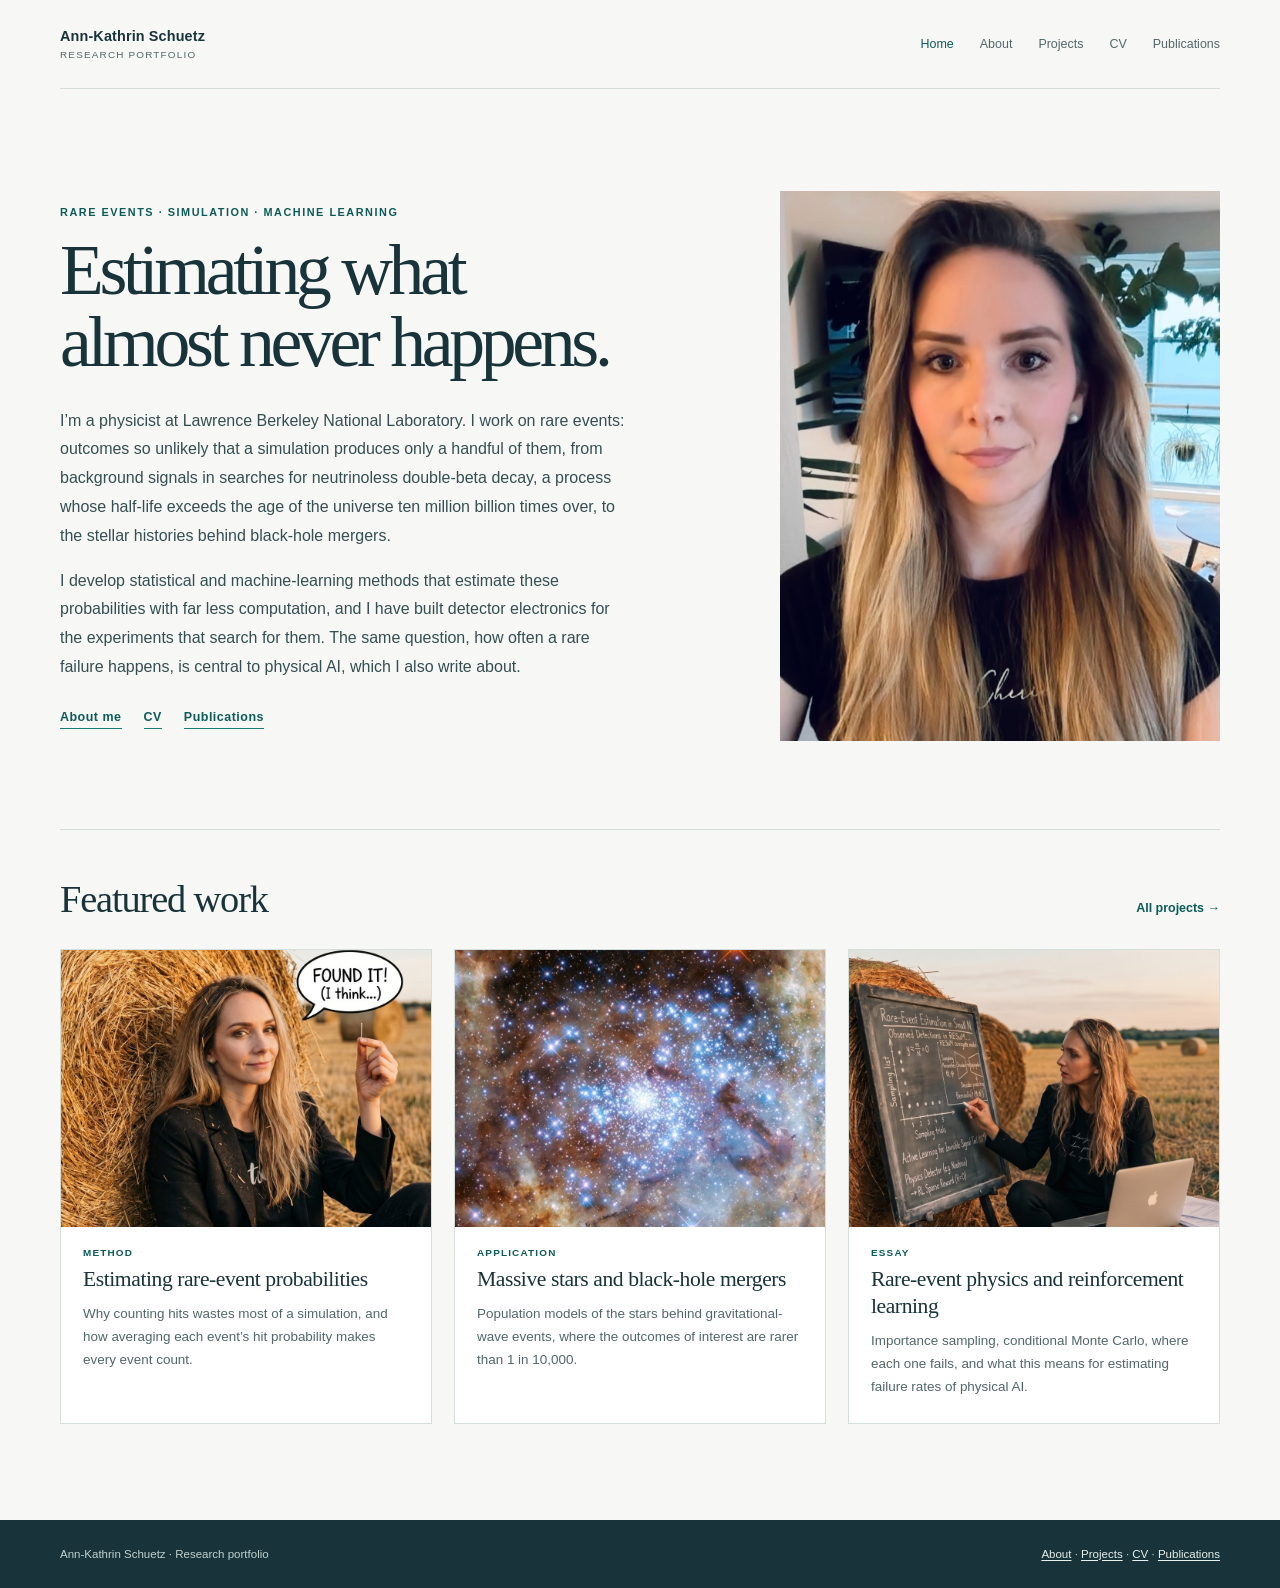
==== index.html @ bef0d14b "Mention neutrinoless double-beta decay half-life on home page Co-Authored-By: Claude Opus 5.5 <norep" ====
<!doctype html>
<html lang="en">
<head>
  <meta charset="utf-8">
  <meta name="viewport" content="width=device-width, initial-scale=1">
  <meta name="description" content="Ann-Kathrin Schuetz, physicist at Lawrence Berkeley National Laboratory, working on rare-event probabilities in physics simulations: statistical and machine-learning methods, detector hardware, and the link to physical AI.">
  <title>Ann-Kathrin Schuetz | Research portfolio</title>
  <link rel="stylesheet" href="style.css?v=20261026">
  <link rel="stylesheet" href="home.css?v=20261028b">
</head>
<body>
  <a class="skip-link" href="#main">Skip to content</a>
  <header class="site-header">
    <a class="brand" href="./">Ann-Kathrin Schuetz<span>Research portfolio</span></a>
    <nav class="site-nav" aria-label="Main navigation">
      <a href="./" aria-current="page">Home</a>
      <a href="about/">About</a>
      <a href="projects/">Projects</a>
      <a href="cv/">CV</a>
      <a href="publications/">Publications</a>
    </nav>
  </header>

  <main id="main" class="wrap">
    <section class="home-hero" aria-labelledby="hero-title">
      <div class="home-hero-copy">
        <p class="eyebrow">Rare events · Simulation · Machine learning</p>
        <h1 id="hero-title">Estimating what almost never happens.</h1>
        <p class="home-lede">I’m a physicist at Lawrence Berkeley National Laboratory. I work on rare events: outcomes so unlikely that a simulation produces only a handful of them, from background signals in searches for neutrinoless double-beta decay, a process whose half-life exceeds the age of the universe ten million billion times over, to the stellar histories behind black-hole mergers.</p>
        <p class="home-lede">I develop statistical and machine-learning methods that estimate these probabilities with far less computation, and I have built detector electronics for the experiments that search for them. The same question, how often a rare failure happens, is central to physical AI, which I also write about.</p>
        <p class="home-links"><a href="about/">About me</a><a href="cv/">CV</a><a href="publications/">Publications</a></p>
      </div>
      <figure class="home-hero-photo home-hero-portrait">
        <img src="about/assets/ann-kathrin-schuetz.jpg" width="678" height="960" fetchpriority="high" alt="Portrait of Ann-Kathrin Schuetz">
      </figure>
    </section>

    <section class="home-featured" aria-labelledby="featured-title">
      <div class="home-section-head">
        <h2 id="featured-title">Featured work</h2>
        <a class="text-link" href="projects/">All projects →</a>
      </div>
      <div class="featured-grid">
        <a class="featured-card" href="projects/rare-events/">
          <span class="featured-media"><img src="projects/assets/thumb-rare-events.jpg" width="960" height="960" loading="lazy" alt=""></span>
          <span class="featured-kind">Method</span>
          <h3>Estimating rare-event probabilities</h3>
          <p>Why counting hits wastes most of a simulation, and how averaging each event’s hit probability makes every event count.</p>
        </a>
        <a class="featured-card" href="projects/black-hole-binaries/">
          <span class="featured-media"><img src="projects/assets/thumb-black-hole-binaries.jpg" width="480" height="480" loading="lazy" alt=""></span>
          <span class="featured-kind">Application</span>
          <h3>Massive stars and black-hole mergers</h3>
          <p>Population models of the stars behind gravitational-wave events, where the outcomes of interest are rarer than 1 in 10,000.</p>
        </a>
        <a class="featured-card" href="projects/rare-events-rl/">
          <span class="featured-media"><img src="projects/assets/thumb-rare-events-rl.jpg" width="960" height="960" loading="lazy" alt=""></span>
          <span class="featured-kind">Essay</span>
          <h3>Rare-event physics and reinforcement learning</h3>
          <p>Importance sampling, conditional Monte Carlo, where each one fails, and what this means for estimating failure rates of physical AI.</p>
        </a>
      </div>
    </section>
  </main>

  <footer class="site-footer">
    <div class="footer-inner"><p>Ann-Kathrin Schuetz · Research portfolio</p><p><a href="about/">About</a> · <a href="projects/">Projects</a> · <a href="cv/">CV</a> · <a href="publications/">Publications</a></p></div>
  </footer>
</body>
</html>
---- style.css ----
:root {
  color-scheme: light;
  --paper: #f7f8f5;
  --ink: #183339;
  --muted: #52666a;
  --line: #d4dfdc;
  --accent: #167c76;
  --accent-dark: #0c5b58;
  --soft: #e8f1ee;
  --warm: #f2eee5;
  --sans: -apple-system, BlinkMacSystemFont, "Segoe UI", sans-serif;
  --serif: Georgia, "Times New Roman", serif;
}
* { box-sizing: border-box; }
html { scroll-behavior: smooth; }
body { margin: 0; background: var(--paper); color: var(--ink); font-family: var(--sans); -webkit-font-smoothing: antialiased; }
a { color: inherit; text-underline-offset: .2em; }
a:hover { color: var(--accent-dark); }
:focus-visible { outline: 2px solid var(--accent); outline-offset: 4px; }
.skip-link { position: fixed; left: 16px; top: -60px; z-index: 5; padding: 12px 16px; background: white; }
.skip-link:focus { top: 16px; }
.site-header { display: flex; align-items: center; justify-content: space-between; gap: 32px; width: min(1160px, calc(100% - 64px)); margin: 0 auto; padding: 28px 0; border-bottom: 1px solid var(--line); }
.brand { display: inline-block; color: var(--ink); text-decoration: none; font-size: .9rem; font-weight: 650; letter-spacing: .01em; }
.brand span { display: block; margin-top: 5px; color: var(--muted); font-size: .62rem; font-weight: 450; letter-spacing: .12em; text-transform: uppercase; }
.site-nav { display: flex; flex-wrap: wrap; gap: 26px; font-size: .78rem; }
.site-nav a { color: var(--muted); text-decoration: none; }
.site-nav a[aria-current="page"], .site-nav a:hover { color: var(--accent-dark); }
.wrap { width: min(1160px, calc(100% - 64px)); margin-inline: auto; }
.hero { display: grid; grid-template-columns: minmax(0, 1.45fr) minmax(240px, .55fr); gap: 54px; align-items: center; padding: clamp(72px, 11vw, 142px) 0 102px; }
.eyebrow { color: var(--accent-dark); font-size: .68rem; font-weight: 650; letter-spacing: .14em; line-height: 1.6; text-transform: uppercase; }
h1, h2, h3, p { margin-top: 0; }
h1 { max-width: 820px; margin-bottom: 26px; font: 400 clamp(3.5rem, 7.8vw, 7rem)/.98 var(--serif); letter-spacing: -.06em; }
.hero-copy > p:last-child { max-width: 690px; margin: 0; color: var(--muted); font-size: clamp(1.05rem, 1.5vw, 1.24rem); line-height: 1.8; }
.hero-aside { padding: 24px 26px; border-left: 3px solid var(--accent); background: var(--soft); }
.hero-aside .eyebrow { margin-bottom: 14px; }
.hero-aside ul { display: grid; gap: 12px; margin: 0; padding: 0; list-style: none; }
.hero-aside li { font: 400 1.08rem/1.35 var(--serif); }
.section { padding: 52px 0 86px; border-top: 1px solid var(--line); }
.section-heading { display: flex; align-items: end; justify-content: space-between; gap: 26px; margin-bottom: 30px; }
.section-heading h2, .page-title { margin: 8px 0 0; font: 400 clamp(2.2rem, 4vw, 3.6rem)/1.1 var(--serif); letter-spacing: -.04em; }
.text-link { color: var(--accent-dark); font-size: .78rem; font-weight: 600; text-decoration: none; }
.project-grid { display: grid; grid-template-columns: repeat(2, minmax(0, 1fr)); gap: 22px; }
.project-card { display: flex; min-height: 300px; flex-direction: column; align-items: flex-start; padding: 28px 30px; border: 1px solid var(--line); background: #fff; text-decoration: none; transition: border-color .18s ease, transform .18s ease; }
.project-card:hover { border-color: var(--accent); transform: translateY(-3px); }
.project-card .eyebrow { margin-bottom: 22px; }
.project-card h3 { margin: 0 0 12px; font: 400 clamp(1.7rem, 3vw, 2.3rem)/1.15 var(--serif); letter-spacing: -.03em; }
.project-card p { max-width: 560px; margin: 0 0 26px; color: var(--muted); font-size: .9rem; line-height: 1.75; }
.project-card .card-link { margin-top: auto; color: var(--accent-dark); font-size: .75rem; font-weight: 650; letter-spacing: .04em; text-transform: uppercase; }
.page-main { min-height: 65vh; padding: clamp(70px, 10vw, 120px) 0 100px; }
.page-intro { max-width: 780px; margin: 20px 0 52px; color: var(--muted); font: 400 clamp(1.15rem, 2vw, 1.45rem)/1.75 var(--sans); }
.about-grid { display: grid; grid-template-columns: minmax(0, 1fr) minmax(240px, .65fr); gap: 80px; align-items: start; }
.about-copy { max-width: 720px; }
.about-copy p { color: #354e52; font-size: 1rem; line-height: 1.9; }
.about-copy p + p { margin-top: 1.2em; }
.about-aside { padding: 24px; background: var(--warm); }
.about-aside h2 { margin-bottom: 16px; font: 400 1.45rem/1.2 var(--serif); }
.about-aside ul { display: grid; gap: 13px; margin: 0; padding-left: 18px; color: var(--muted); font-size: .82rem; line-height: 1.6; }
.project-list { display: grid; gap: 18px; }
.project-list .project-card { min-height: 0; }
.site-footer { background: var(--ink); color: #eef4f1; }
.footer-inner { display: flex; justify-content: space-between; gap: 30px; width: min(1160px, calc(100% - 64px)); margin: 0 auto; padding: 28px 0; font-size: .72rem; }
.footer-inner p { margin: 0; color: #c1d1ce; }
.footer-inner a { color: #e5f0ec; }
@media (max-width: 760px) {
  .site-header, .wrap, .footer-inner { width: min(100% - 40px, 620px); }
  .site-header { align-items: flex-start; flex-direction: column; gap: 18px; padding: 22px 0; }
  .site-nav { gap: 22px; }
  .hero { grid-template-columns: 1fr; gap: 32px; padding: 68px 0 64px; }
  h1 { font-size: clamp(3.4rem, 15vw, 5.5rem); }
  .hero-aside { max-width: 520px; }
  .section { padding: 40px 0 62px; }
  .section-heading { align-items: flex-start; flex-direction: column; gap: 15px; }
  .project-grid, .about-grid { grid-template-columns: 1fr; gap: 18px; }
  .project-card { min-height: 250px; padding: 24px; }
  .about-grid { gap: 30px; }
  .page-main { padding: 62px 0 70px; }
  .footer-inner { flex-direction: column; gap: 10px; }
}
@media (prefers-reduced-motion: reduce) {
  html { scroll-behavior: auto; }
  .project-card { transition: none; }
}
---- home.css ----
/* Home page: rare-events positioning, photo, featured work. */
.home-hero { display: grid; grid-template-columns: minmax(0, 1.05fr) minmax(0, .95fr); gap: clamp(36px, 5vw, 72px); align-items: center; padding: clamp(56px, 8vw, 104px) 0 clamp(56px, 7vw, 88px); }
.home-hero h1 { max-width: 620px; margin: 14px 0 28px; font-size: clamp(3rem, 5.6vw, 5.2rem); line-height: 1; }
.home-lede { max-width: 600px; margin: 0 0 16px; color: #354e52; font-size: clamp(.98rem, 1.25vw, 1.08rem); line-height: 1.8; }
.home-links { display: flex; flex-wrap: wrap; gap: 22px; margin: 28px 0 0; }
.home-links a { color: var(--accent-dark); font-size: .78rem; font-weight: 650; letter-spacing: .04em; text-decoration: none; border-bottom: 1px solid var(--accent); padding-bottom: 4px; }
.home-links a:hover { color: var(--ink); border-color: var(--ink); }
.home-hero-photo { margin: 0; aspect-ratio: 4 / 5; overflow: hidden; background: #15130f; }
.home-hero-photo img { display: block; width: 100%; height: 100%; object-fit: cover; object-position: 100% 50%; }

.home-featured { padding: 48px 0 96px; border-top: 1px solid var(--line); }
.home-section-head { display: flex; align-items: baseline; justify-content: space-between; gap: 24px; margin-bottom: 28px; }
.home-section-head h2 { margin: 0; font: 400 clamp(1.9rem, 3vw, 2.6rem)/1.1 var(--serif); letter-spacing: -.03em; }
.featured-grid { display: grid; grid-template-columns: repeat(3, minmax(0, 1fr)); gap: 22px; }
.featured-card { display: flex; flex-direction: column; border: 1px solid var(--line); background: #fff; text-decoration: none; transition: border-color .18s ease, transform .18s ease; }
.featured-card:hover { border-color: var(--accent); transform: translateY(-3px); color: inherit; }
.featured-media { display: block; aspect-ratio: 4 / 3; overflow: hidden; background: #fff; }
.featured-media img { display: block; width: 100%; height: 100%; object-fit: cover; }
.featured-media-figure img { object-fit: contain; padding: 10px 14px; }
.featured-kind { margin: 20px 22px 8px; color: var(--accent-dark); font-size: .62rem; font-weight: 650; letter-spacing: .12em; text-transform: uppercase; }
.featured-card h3 { margin: 0 22px 10px; font: 400 1.35rem/1.25 var(--serif); letter-spacing: -.02em; }
.featured-card p { margin: 0 22px 24px; color: var(--muted); font-size: .84rem; line-height: 1.7; }

@media (max-width: 900px) {
  .home-hero { grid-template-columns: 1fr; }
  .home-hero-photo { aspect-ratio: 16 / 10; max-width: 640px; }
  .featured-grid { grid-template-columns: 1fr; max-width: 560px; }
}
@media (prefers-reduced-motion: reduce) { .featured-card { transition: none; } }
.home-hero-portrait { max-width: 440px; justify-self: end; width: 100%; }
.home-hero-portrait img { object-position: 50% 20%; }
@media (max-width: 900px) { .home-hero-portrait { justify-self: start; aspect-ratio: 4 / 5; max-width: 360px; } }
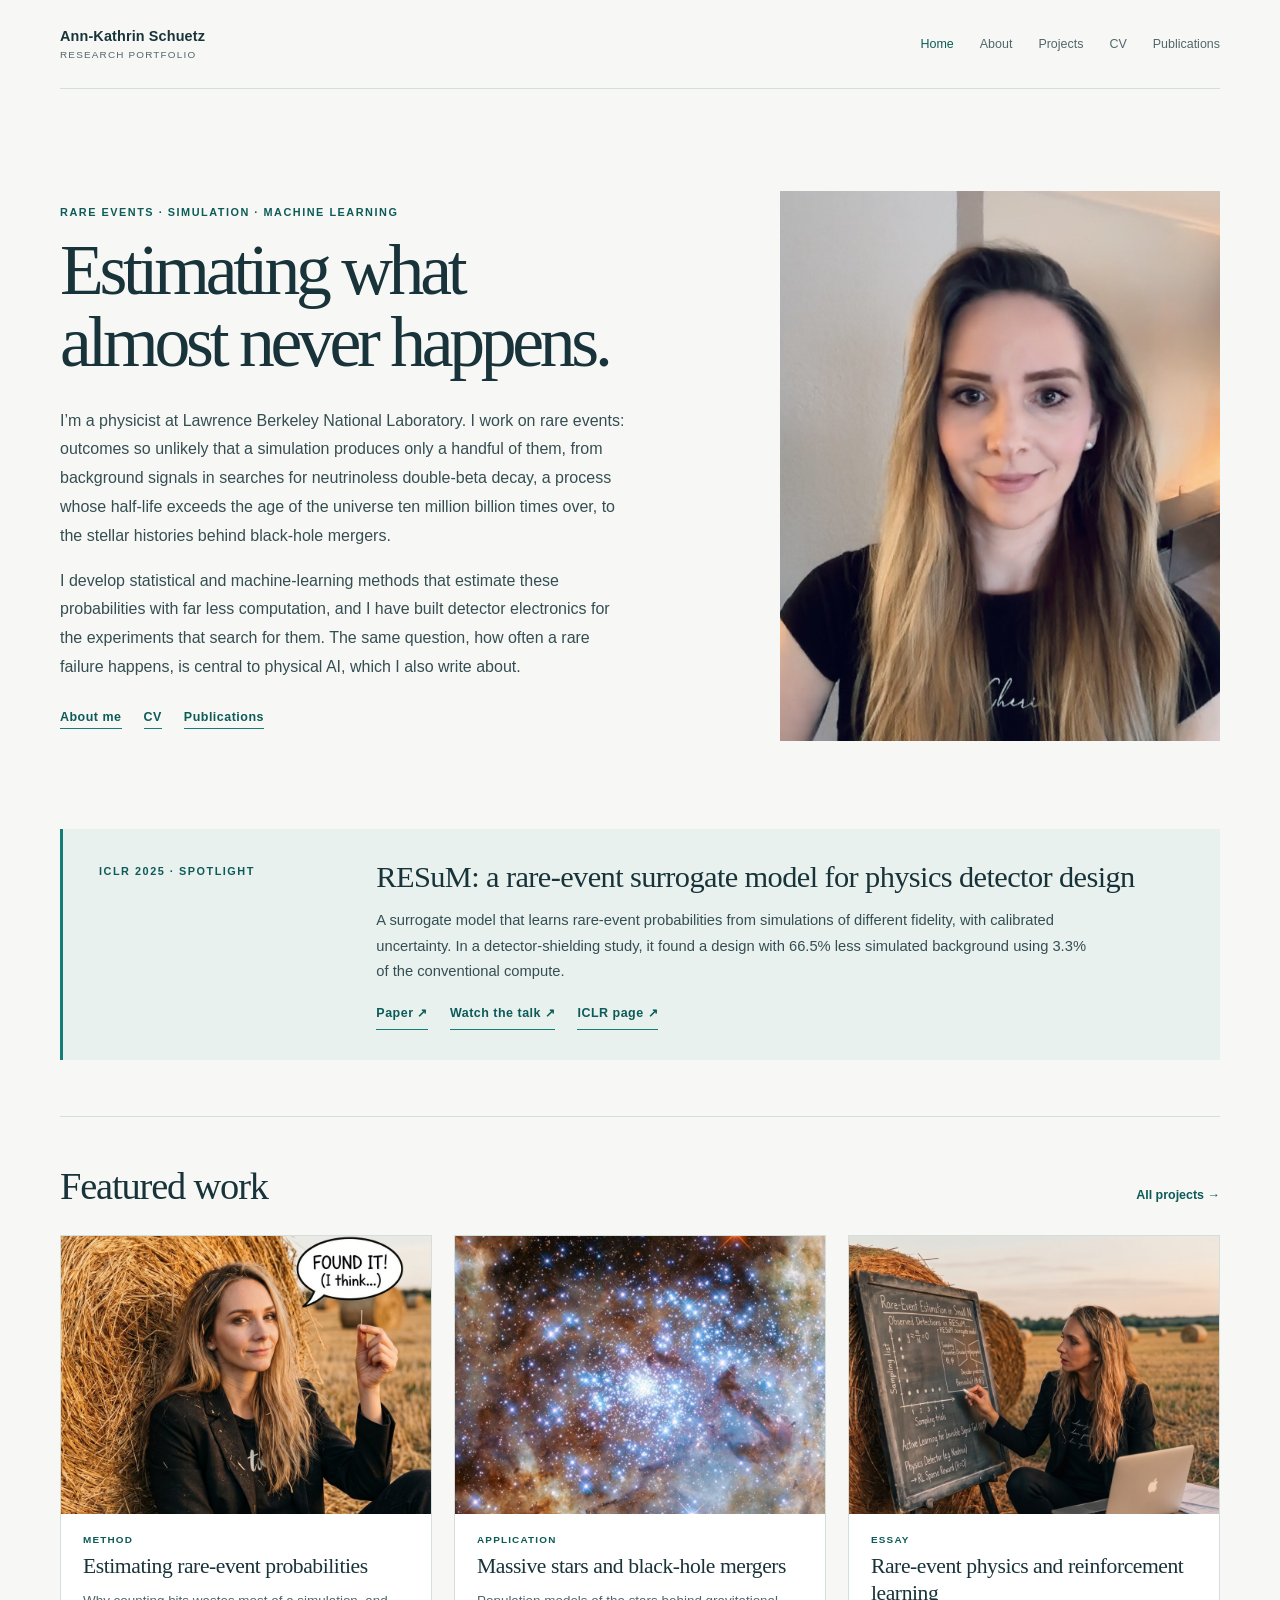
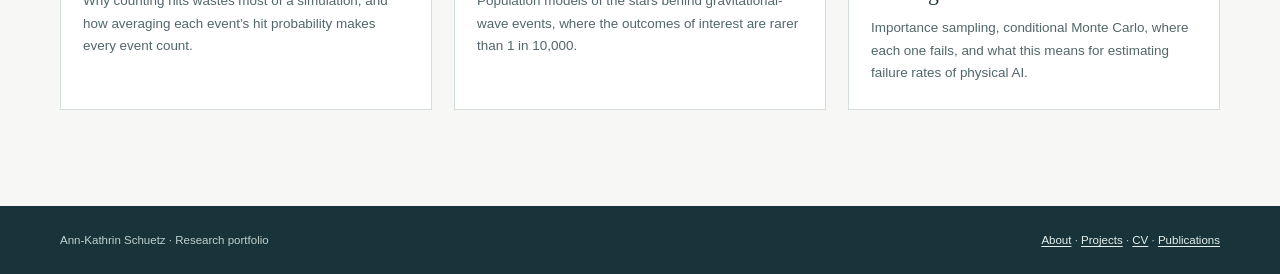
==== commit f5cbcebe: "Add RESuM ICLR highlight and new portrait to home page Co-Authored-By: Claude Opus 5.5 <noreply@anth" ====
--- a/index.html
+++ b/index.html
@@ -6,7 +6,7 @@
   <meta name="description" content="Ann-Kathrin Schuetz, physicist at Lawrence Berkeley National Laboratory, working on rare-event probabilities in physics simulations: statistical and machine-learning methods, detector hardware, and the link to physical AI.">
   <title>Ann-Kathrin Schuetz | Research portfolio</title>
   <link rel="stylesheet" href="style.css?v=20261026">
-  <link rel="stylesheet" href="home.css?v=20261028b">
+  <link rel="stylesheet" href="home.css?v=20261028c">
 </head>
 <body>
   <a class="skip-link" href="#main">Skip to content</a>
@@ -31,8 +31,21 @@
         <p class="home-links"><a href="about/">About me</a><a href="cv/">CV</a><a href="publications/">Publications</a></p>
       </div>
       <figure class="home-hero-photo home-hero-portrait">
-        <img src="about/assets/ann-kathrin-schuetz.jpg" width="678" height="960" fetchpriority="high" alt="Portrait of Ann-Kathrin Schuetz">
+        <img src="about/assets/ann-kathrin-schuetz-home.jpg" width="737" height="960" fetchpriority="high" alt="Portrait of Ann-Kathrin Schuetz">
       </figure>
+    </section>
+
+    <section class="home-highlight" aria-labelledby="highlight-title">
+      <p class="home-highlight-badge">ICLR 2025 · Spotlight</p>
+      <div class="home-highlight-body">
+        <h2 id="highlight-title">RESuM: a rare-event surrogate model for physics detector design</h2>
+        <p>A surrogate model that learns rare-event probabilities from simulations of different fidelity, with calibrated uncertainty. In a detector-shielding study, it found a design with 66.5% less simulated background using 3.3% of the conventional compute.</p>
+        <p class="home-highlight-links">
+          <a href="https://openreview.net/forum?id=lqTILjL6lP">Paper ↗</a>
+          <a href="https://slideslive.com/39034831/a-rare-event-surrogate-model-resum-for-physics-detector-design">Watch the talk ↗</a>
+          <a href="https://iclr.cc/virtual/2025/poster/28496">ICLR page ↗</a>
+        </p>
+      </div>
     </section>
 
     <section class="home-featured" aria-labelledby="featured-title">
--- a/home.css
+++ b/home.css
@@ -30,3 +30,13 @@
 .home-hero-portrait { max-width: 440px; justify-self: end; width: 100%; }
 .home-hero-portrait img { object-position: 50% 20%; }
 @media (max-width: 900px) { .home-hero-portrait { justify-self: start; aspect-ratio: 4 / 5; max-width: 360px; } }
+
+/* ICLR highlight band between the introduction and featured work. */
+.home-highlight { display: grid; grid-template-columns: minmax(150px, .28fr) minmax(0, 1fr); gap: clamp(20px, 4vw, 56px); align-items: start; margin: 0 0 56px; padding: 30px clamp(22px, 3vw, 36px); border-left: 3px solid var(--accent); background: var(--soft); }
+.home-highlight-badge { margin: 4px 0 0; color: var(--accent-dark); font-size: .68rem; font-weight: 650; letter-spacing: .14em; line-height: 1.6; text-transform: uppercase; }
+.home-highlight h2 { margin: 0 0 12px; font: 400 clamp(1.45rem, 2.4vw, 1.9rem)/1.2 var(--serif); letter-spacing: -.02em; }
+.home-highlight-body > p { max-width: 720px; margin: 0; color: #354e52; font-size: .92rem; line-height: 1.75; }
+.home-highlight-body > p.home-highlight-links { display: flex; flex-wrap: wrap; gap: 22px; margin-top: 18px; }
+.home-highlight-links a { color: var(--accent-dark); font-size: .78rem; font-weight: 650; letter-spacing: .04em; text-decoration: none; border-bottom: 1px solid var(--accent); padding-bottom: 4px; }
+.home-highlight-links a:hover { color: var(--ink); border-color: var(--ink); }
+@media (max-width: 760px) { .home-highlight { grid-template-columns: 1fr; gap: 10px; } }
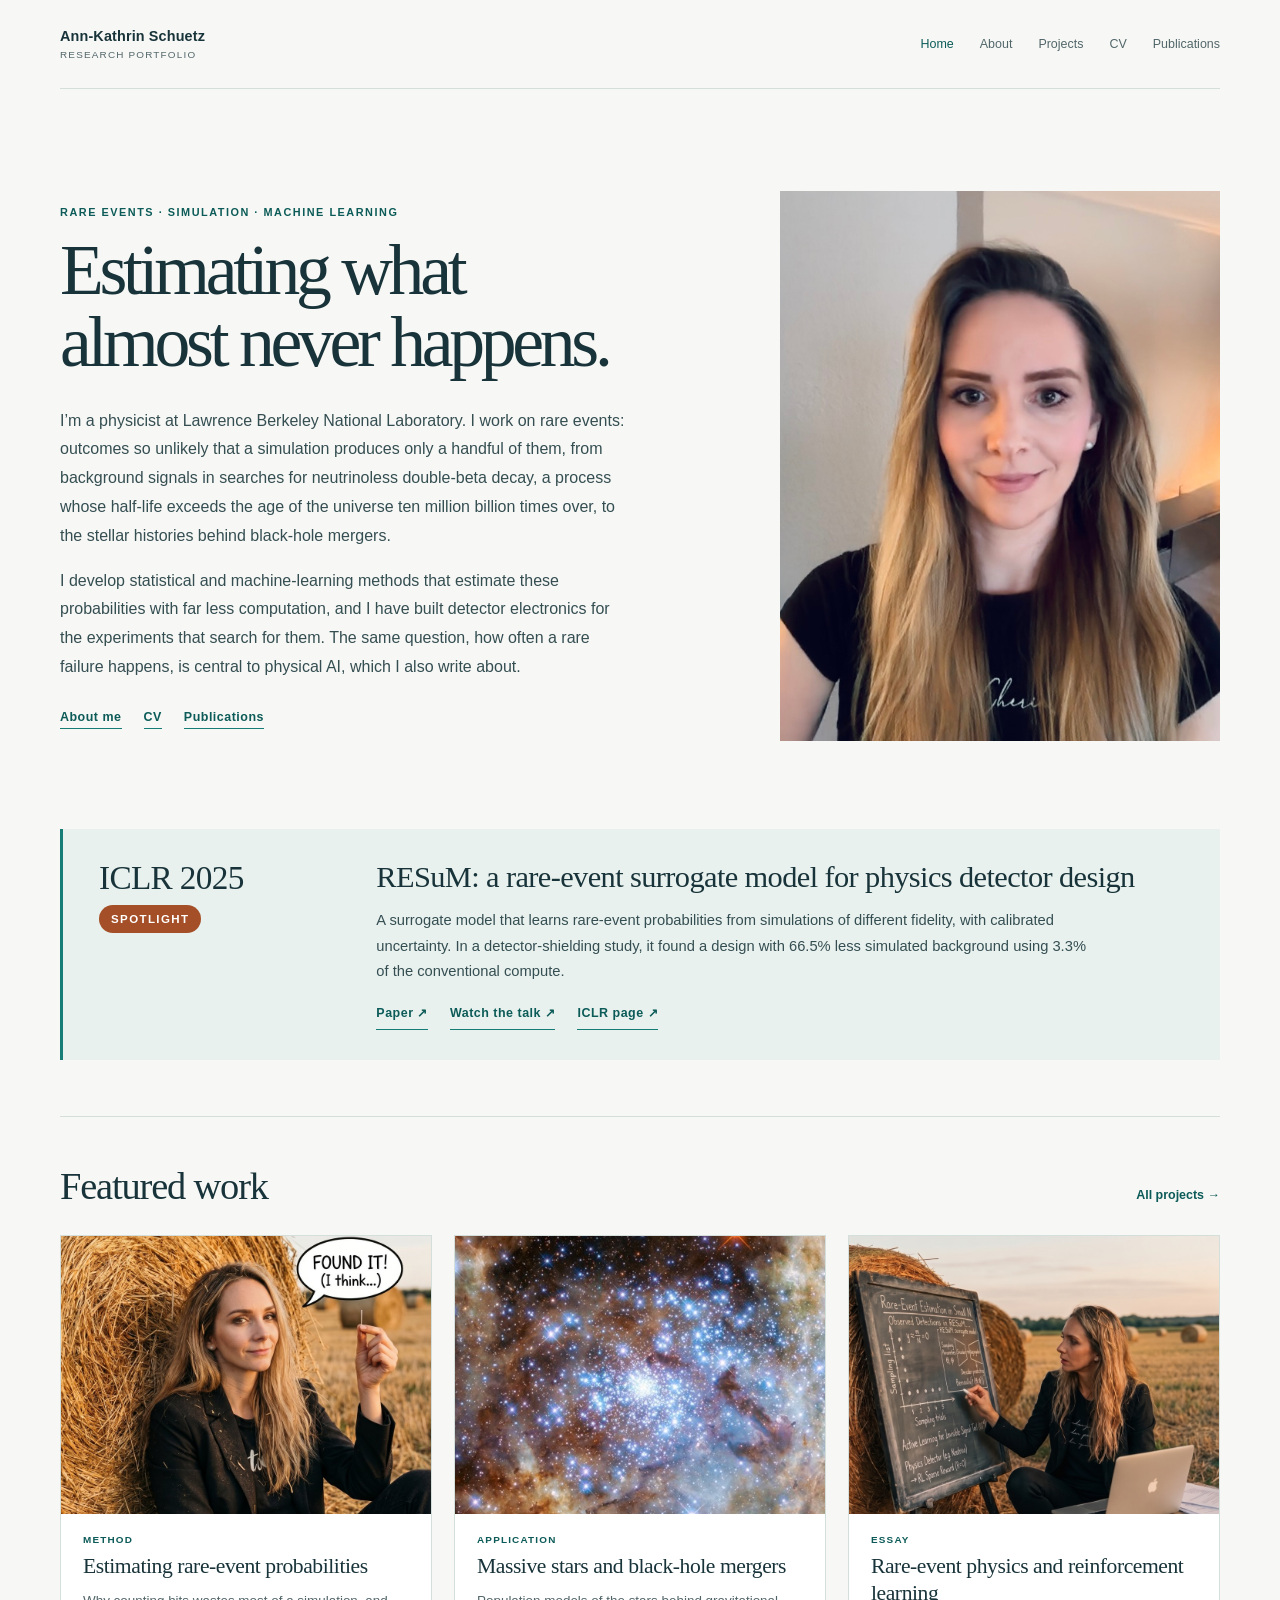
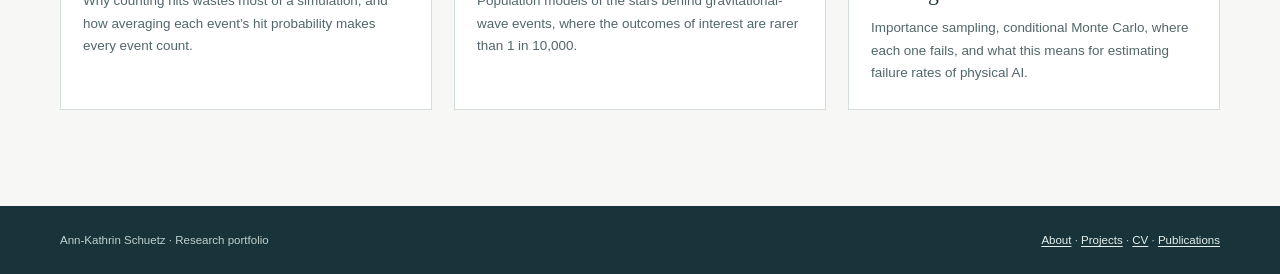
==== commit 6d579e23: "Emphasise ICLR 2025 Spotlight in home highlight Co-Authored-By: Claude Opus 5.5 <noreply@anthropic.c" ====
--- a/index.html
+++ b/index.html
@@ -6,7 +6,7 @@
   <meta name="description" content="Ann-Kathrin Schuetz, physicist at Lawrence Berkeley National Laboratory, working on rare-event probabilities in physics simulations: statistical and machine-learning methods, detector hardware, and the link to physical AI.">
   <title>Ann-Kathrin Schuetz | Research portfolio</title>
   <link rel="stylesheet" href="style.css?v=20261026">
-  <link rel="stylesheet" href="home.css?v=20261028c">
+  <link rel="stylesheet" href="home.css?v=20261028e">
 </head>
 <body>
   <a class="skip-link" href="#main">Skip to content</a>
@@ -36,7 +36,7 @@
     </section>
 
     <section class="home-highlight" aria-labelledby="highlight-title">
-      <p class="home-highlight-badge">ICLR 2025 · Spotlight</p>
+      <p class="home-highlight-badge"><span class="home-highlight-venue">ICLR 2025</span><span class="home-highlight-pill">Spotlight</span></p>
       <div class="home-highlight-body">
         <h2 id="highlight-title">RESuM: a rare-event surrogate model for physics detector design</h2>
         <p>A surrogate model that learns rare-event probabilities from simulations of different fidelity, with calibrated uncertainty. In a detector-shielding study, it found a design with 66.5% less simulated background using 3.3% of the conventional compute.</p>
--- a/home.css
+++ b/home.css
@@ -40,3 +40,9 @@
 .home-highlight-links a { color: var(--accent-dark); font-size: .78rem; font-weight: 650; letter-spacing: .04em; text-decoration: none; border-bottom: 1px solid var(--accent); padding-bottom: 4px; }
 .home-highlight-links a:hover { color: var(--ink); border-color: var(--ink); }
 @media (max-width: 760px) { .home-highlight { grid-template-columns: 1fr; gap: 10px; } }
+
+/* ICLR Spotlight: larger venue name and a pill around "Spotlight", on the light band. */
+.home-highlight-badge { display: flex; flex-direction: column; align-items: flex-start; gap: 10px; margin: 2px 0 0; }
+.home-highlight-venue { color: var(--ink); font: 400 clamp(1.6rem, 2.6vw, 2.2rem)/1 var(--serif); letter-spacing: -.02em; text-transform: none; }
+.home-highlight-pill { padding: 5px 12px; border-radius: 999px; background: #a44f27; color: #fff; font-size: .72rem; font-weight: 700; letter-spacing: .12em; }
+@media (max-width: 760px) { .home-highlight-badge { flex-direction: row; align-items: center; } }
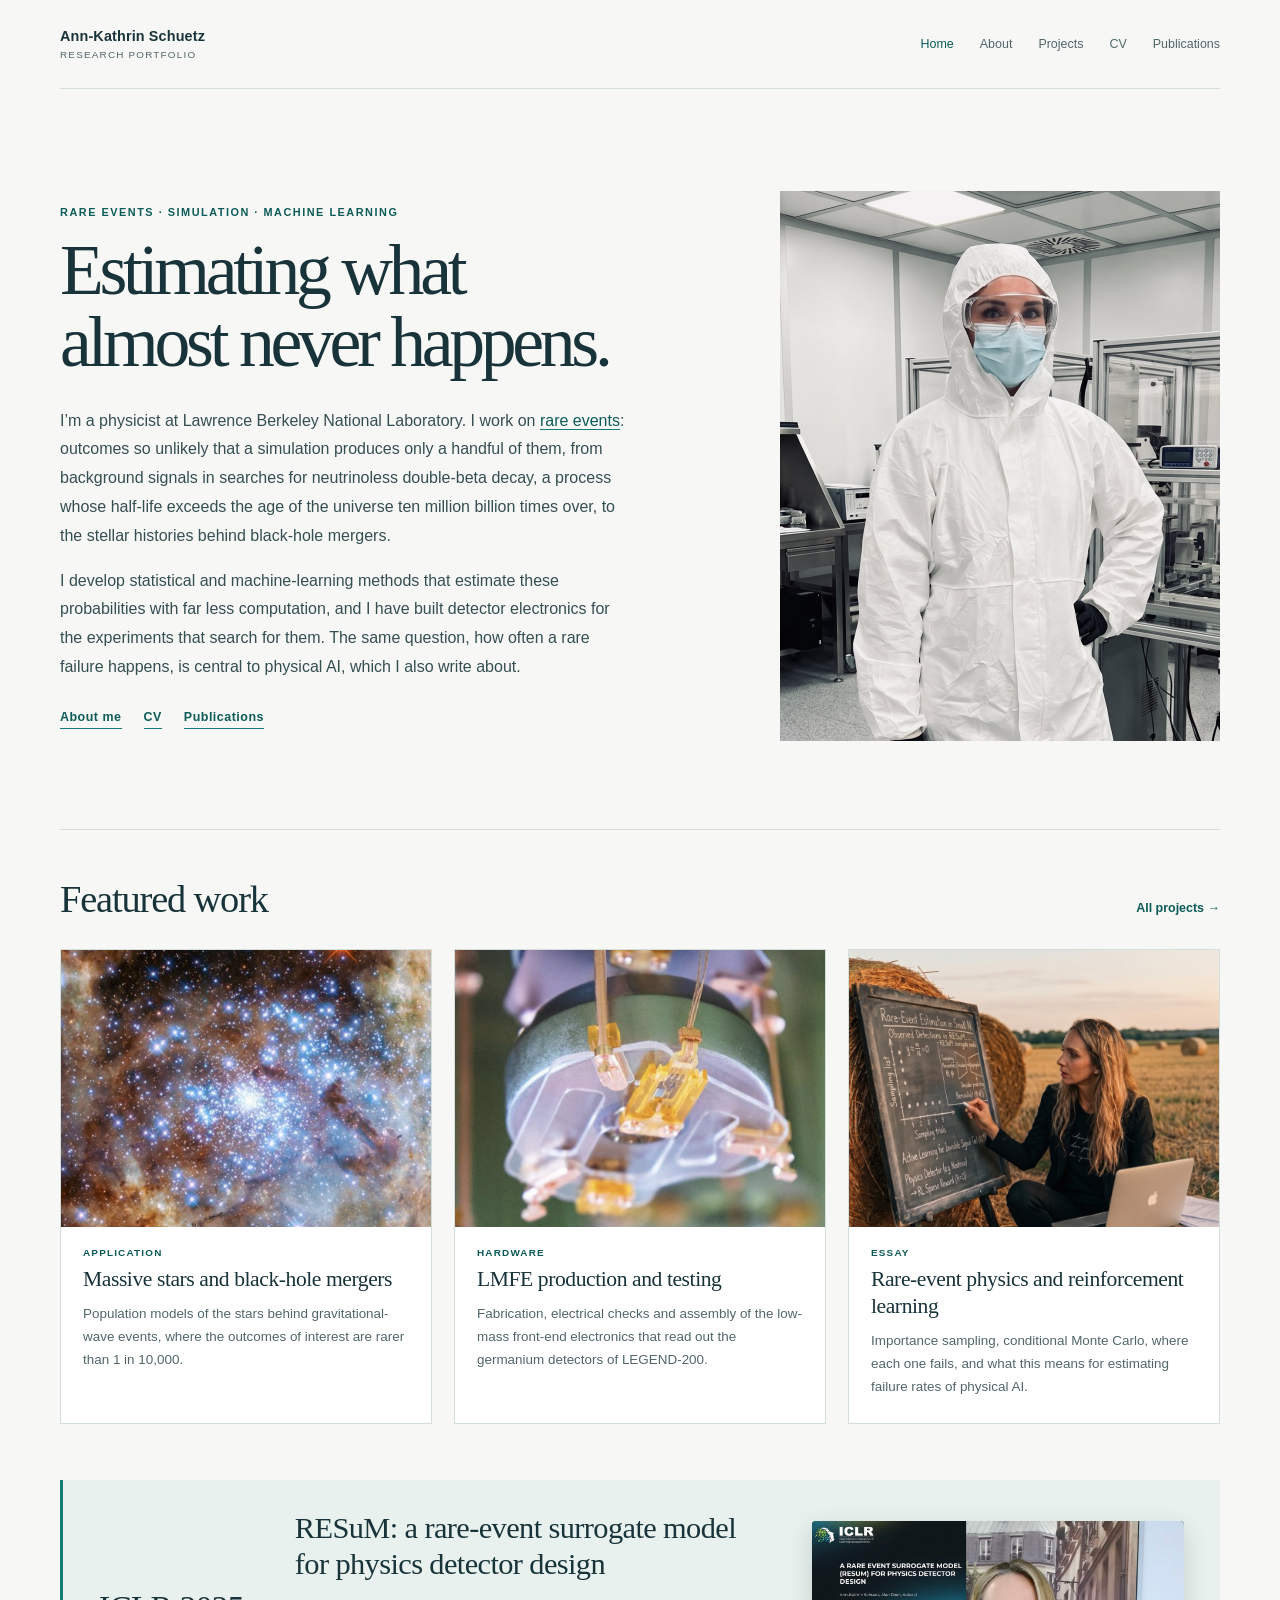
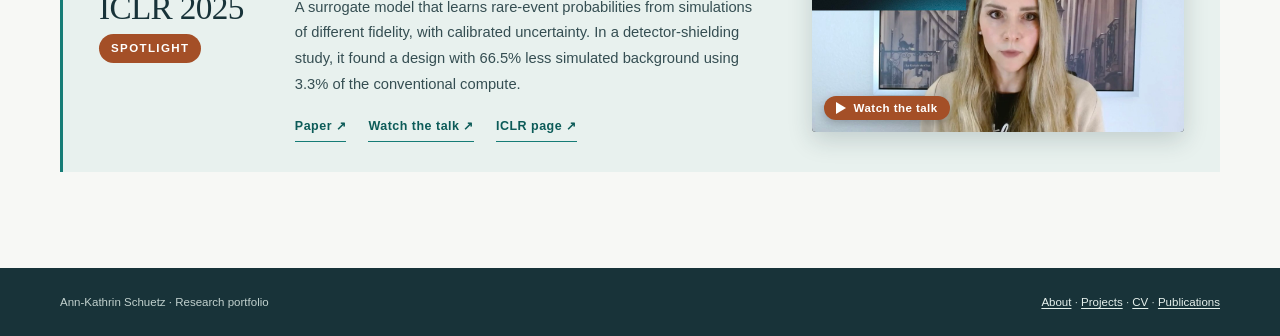
==== commit c0cf4004: "Update home page: cleanroom photo, LMFE card, ICLR talk preview Replace the portrait with a cleanroo" ====
--- a/index.html
+++ b/index.html
@@ -6,7 +6,7 @@
   <meta name="description" content="Ann-Kathrin Schuetz, physicist at Lawrence Berkeley National Laboratory, working on rare-event probabilities in physics simulations: statistical and machine-learning methods, detector hardware, and the link to physical AI.">
   <title>Ann-Kathrin Schuetz | Research portfolio</title>
   <link rel="stylesheet" href="style.css?v=20261026">
-  <link rel="stylesheet" href="home.css?v=20261028e">
+  <link rel="stylesheet" href="home.css?v=20261029d">
 </head>
 <body>
   <a class="skip-link" href="#main">Skip to content</a>
@@ -26,13 +26,40 @@
       <div class="home-hero-copy">
         <p class="eyebrow">Rare events · Simulation · Machine learning</p>
         <h1 id="hero-title">Estimating what almost never happens.</h1>
-        <p class="home-lede">I’m a physicist at Lawrence Berkeley National Laboratory. I work on rare events: outcomes so unlikely that a simulation produces only a handful of them, from background signals in searches for neutrinoless double-beta decay, a process whose half-life exceeds the age of the universe ten million billion times over, to the stellar histories behind black-hole mergers.</p>
+        <p class="home-lede">I’m a physicist at Lawrence Berkeley National Laboratory. I work on <a href="projects/rare-events/">rare events</a>: outcomes so unlikely that a simulation produces only a handful of them, from background signals in searches for neutrinoless double-beta decay, a process whose half-life exceeds the age of the universe ten million billion times over, to the stellar histories behind black-hole mergers.</p>
         <p class="home-lede">I develop statistical and machine-learning methods that estimate these probabilities with far less computation, and I have built detector electronics for the experiments that search for them. The same question, how often a rare failure happens, is central to physical AI, which I also write about.</p>
         <p class="home-links"><a href="about/">About me</a><a href="cv/">CV</a><a href="publications/">Publications</a></p>
       </div>
-      <figure class="home-hero-photo home-hero-portrait">
-        <img src="about/assets/ann-kathrin-schuetz-home.jpg" width="737" height="960" fetchpriority="high" alt="Portrait of Ann-Kathrin Schuetz">
+      <figure class="home-hero-photo home-hero-portrait home-hero-cleanroom">
+        <img src="about/assets/cleanroom.jpg?v=2" width="880" height="1100" fetchpriority="high" alt="Ann-Kathrin Schuetz in a white cleanroom suit, goggles and mask, standing in a cleanroom next to lab equipment.">
       </figure>
+    </section>
+
+    <section class="home-featured" aria-labelledby="featured-title">
+      <div class="home-section-head">
+        <h2 id="featured-title">Featured work</h2>
+        <a class="text-link" href="projects/">All projects →</a>
+      </div>
+      <div class="featured-grid">
+        <a class="featured-card" href="projects/black-hole-binaries/">
+          <span class="featured-media"><img src="projects/assets/thumb-black-hole-binaries.jpg" width="480" height="480" loading="lazy" alt=""></span>
+          <span class="featured-kind">Application</span>
+          <h3>Massive stars and black-hole mergers</h3>
+          <p>Population models of the stars behind gravitational-wave events, where the outcomes of interest are rarer than 1 in 10,000.</p>
+        </a>
+        <a class="featured-card" href="projects/lmfe-production/">
+          <span class="featured-media"><img src="projects/assets/thumb-lmfe.jpg" width="960" height="960" loading="lazy" alt=""></span>
+          <span class="featured-kind">Hardware</span>
+          <h3>LMFE production and testing</h3>
+          <p>Fabrication, electrical checks and assembly of the low-mass front-end electronics that read out the germanium detectors of LEGEND-200.</p>
+        </a>
+        <a class="featured-card" href="projects/rare-events-rl/">
+          <span class="featured-media"><img src="projects/assets/thumb-rare-events-rl.jpg" width="960" height="960" loading="lazy" alt=""></span>
+          <span class="featured-kind">Essay</span>
+          <h3>Rare-event physics and reinforcement learning</h3>
+          <p>Importance sampling, conditional Monte Carlo, where each one fails, and what this means for estimating failure rates of physical AI.</p>
+        </a>
+      </div>
     </section>
 
     <section class="home-highlight" aria-labelledby="highlight-title">
@@ -46,33 +73,10 @@
           <a href="https://iclr.cc/virtual/2025/poster/28496">ICLR page ↗</a>
         </p>
       </div>
-    </section>
-
-    <section class="home-featured" aria-labelledby="featured-title">
-      <div class="home-section-head">
-        <h2 id="featured-title">Featured work</h2>
-        <a class="text-link" href="projects/">All projects →</a>
-      </div>
-      <div class="featured-grid">
-        <a class="featured-card" href="projects/rare-events/">
-          <span class="featured-media"><img src="projects/assets/thumb-rare-events.jpg" width="960" height="960" loading="lazy" alt=""></span>
-          <span class="featured-kind">Method</span>
-          <h3>Estimating rare-event probabilities</h3>
-          <p>Why counting hits wastes most of a simulation, and how averaging each event’s hit probability makes every event count.</p>
-        </a>
-        <a class="featured-card" href="projects/black-hole-binaries/">
-          <span class="featured-media"><img src="projects/assets/thumb-black-hole-binaries.jpg" width="480" height="480" loading="lazy" alt=""></span>
-          <span class="featured-kind">Application</span>
-          <h3>Massive stars and black-hole mergers</h3>
-          <p>Population models of the stars behind gravitational-wave events, where the outcomes of interest are rarer than 1 in 10,000.</p>
-        </a>
-        <a class="featured-card" href="projects/rare-events-rl/">
-          <span class="featured-media"><img src="projects/assets/thumb-rare-events-rl.jpg" width="960" height="960" loading="lazy" alt=""></span>
-          <span class="featured-kind">Essay</span>
-          <h3>Rare-event physics and reinforcement learning</h3>
-          <p>Importance sampling, conditional Monte Carlo, where each one fails, and what this means for estimating failure rates of physical AI.</p>
-        </a>
-      </div>
+      <a class="home-highlight-video" href="https://slideslive.com/39034831/a-rare-event-surrogate-model-resum-for-physics-detector-design" aria-label="Watch the ICLR 2025 talk on RESuM (opens SlidesLive)">
+        <img src="projects/assets/resum-iclr-talk.jpg" width="1280" height="725" loading="lazy" alt="Still from the ICLR 2025 talk: Ann-Kathrin Schuetz presenting, next to the title slide A Rare Event Surrogate Model (RESuM) for Physics Detector Design.">
+        <span class="home-highlight-video-label"><span class="home-highlight-play" aria-hidden="true"></span>Watch the talk</span>
+      </a>
     </section>
   </main>
 
--- a/home.css
+++ b/home.css
@@ -46,3 +46,28 @@
 .home-highlight-venue { color: var(--ink); font: 400 clamp(1.6rem, 2.6vw, 2.2rem)/1 var(--serif); letter-spacing: -.02em; text-transform: none; }
 .home-highlight-pill { padding: 5px 12px; border-radius: 999px; background: #a44f27; color: #fff; font-size: .72rem; font-weight: 700; letter-spacing: .12em; }
 @media (max-width: 760px) { .home-highlight-badge { flex-direction: row; align-items: center; } }
+
+/* Talk preview in the ICLR highlight. */
+.home-highlight { grid-template-columns: max-content minmax(0, 1fr) minmax(260px, .8fr); align-items: center; }
+.home-highlight-video { position: relative; display: block; overflow: hidden; border-radius: 4px; background: #111; box-shadow: 0 8px 24px rgb(24 51 57 / .18); }
+.home-highlight-video img { display: block; width: 100%; height: auto; transition: transform .25s ease, opacity .25s ease; }
+.home-highlight-video:hover img { transform: scale(1.02); opacity: .92; }
+.home-highlight-video-label { position: absolute; left: 12px; bottom: 12px; display: inline-flex; align-items: center; gap: 8px; padding: 6px 12px 6px 8px; border-radius: 999px; background: #a44f27; color: #fff; font-size: .72rem; font-weight: 650; letter-spacing: .04em; box-shadow: 0 3px 10px rgb(0 0 0 / .25); }
+.home-highlight-play { width: 0; height: 0; margin-left: 4px; border-style: solid; border-width: 6px 0 6px 10px; border-color: transparent transparent transparent #fff; }
+.home-highlight-venue { white-space: nowrap; }
+@media (max-width: 1000px) { .home-highlight { grid-template-columns: minmax(130px, .3fr) minmax(0, 1fr); } .home-highlight-video { grid-column: 1 / -1; max-width: 560px; } }
+@media (max-width: 760px) { .home-highlight { grid-template-columns: 1fr; } .home-highlight-video { grid-column: auto; } }
+@media (prefers-reduced-motion: reduce) { .home-highlight-video img { transition: none; } }
+
+/* Text-only introduction (no portrait). */
+.home-hero-text { grid-template-columns: minmax(0, 1fr); }
+.home-hero-text h1 { max-width: 900px; }
+.home-hero-text .home-lede { max-width: 760px; }
+
+/* ICLR highlight placed after featured work. */
+.home-featured { padding-bottom: 56px; }
+.home-highlight { margin: 0 0 96px; }
+
+.home-lede a { color: var(--accent-dark); text-decoration-color: var(--accent); }
+
+.home-hero-cleanroom img { object-position: 50% 30%; }
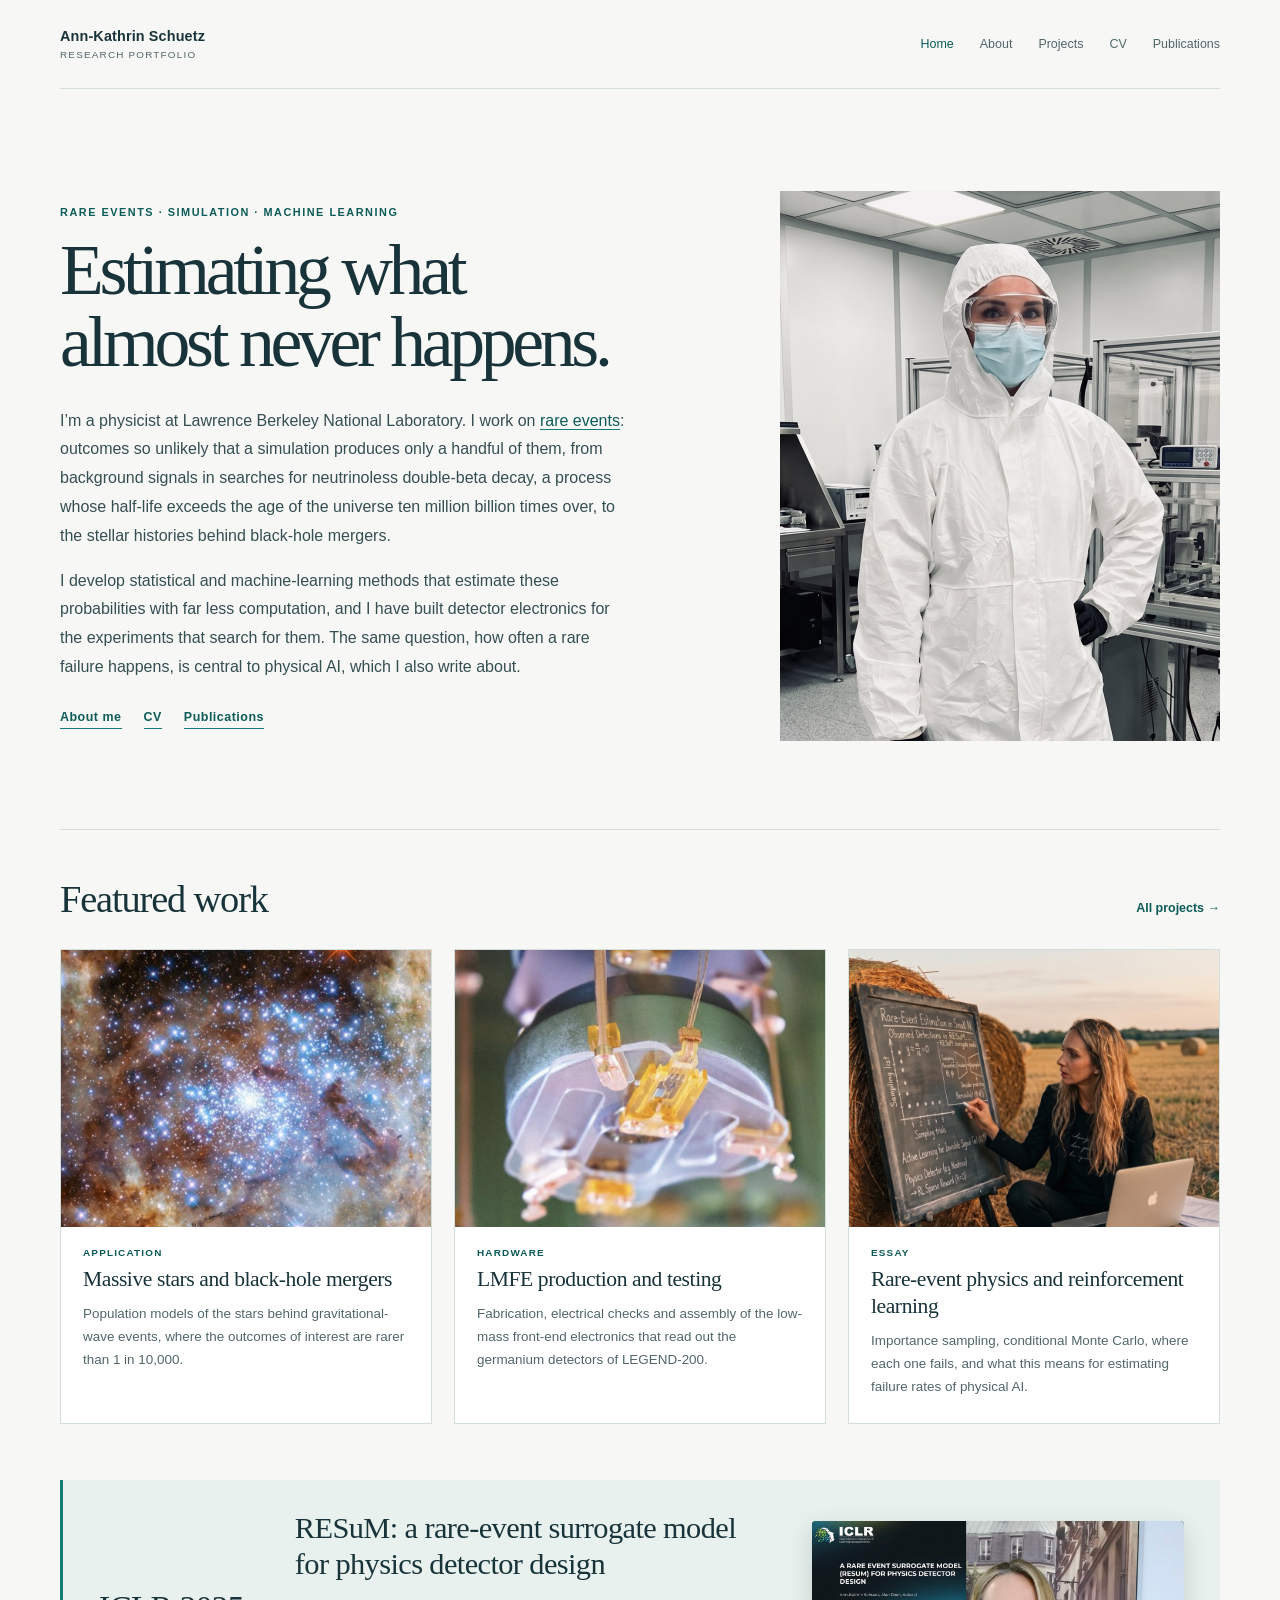
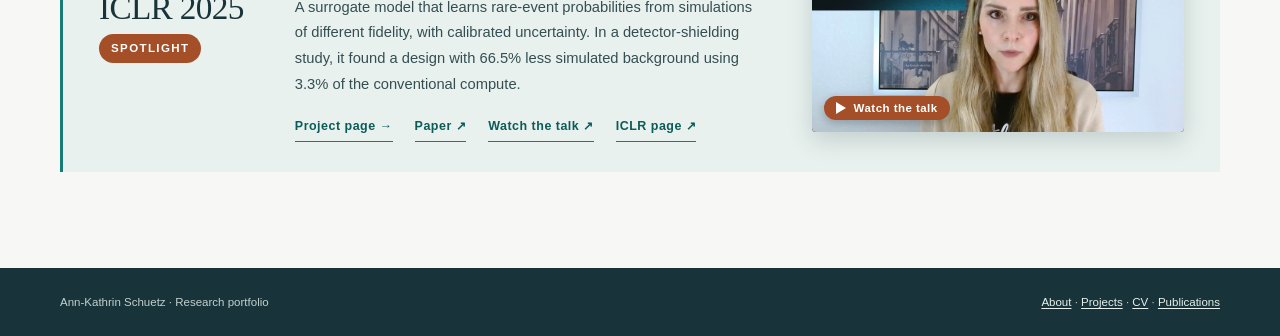
==== commit c98b0445: "Add RESuM project page ICLR 2025 Spotlight page: motivation, rare-event design problem, method (CNP," ====
--- a/index.html
+++ b/index.html
@@ -68,6 +68,7 @@
         <h2 id="highlight-title">RESuM: a rare-event surrogate model for physics detector design</h2>
         <p>A surrogate model that learns rare-event probabilities from simulations of different fidelity, with calibrated uncertainty. In a detector-shielding study, it found a design with 66.5% less simulated background using 3.3% of the conventional compute.</p>
         <p class="home-highlight-links">
+          <a href="projects/resum/">Project page →</a>
           <a href="https://openreview.net/forum?id=lqTILjL6lP">Paper ↗</a>
           <a href="https://slideslive.com/39034831/a-rare-event-surrogate-model-resum-for-physics-detector-design">Watch the talk ↗</a>
           <a href="https://iclr.cc/virtual/2025/poster/28496">ICLR page ↗</a>
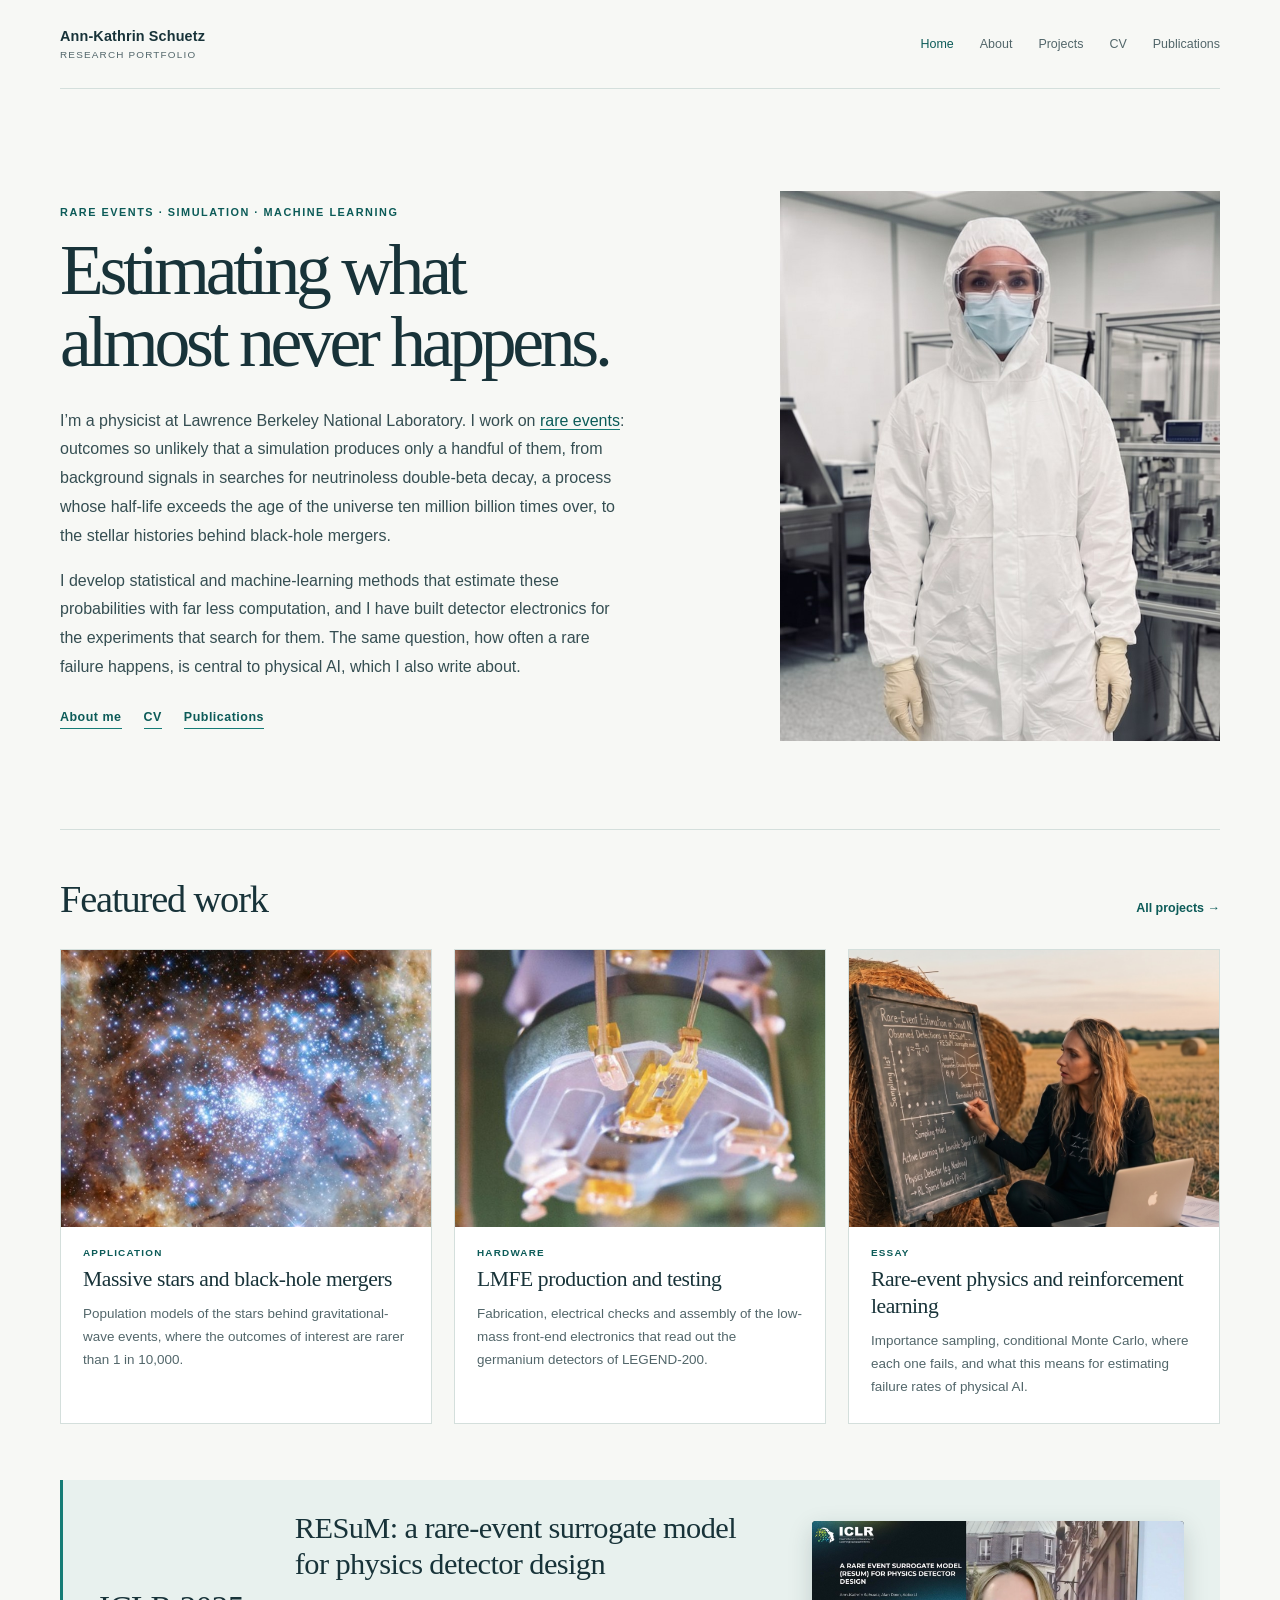
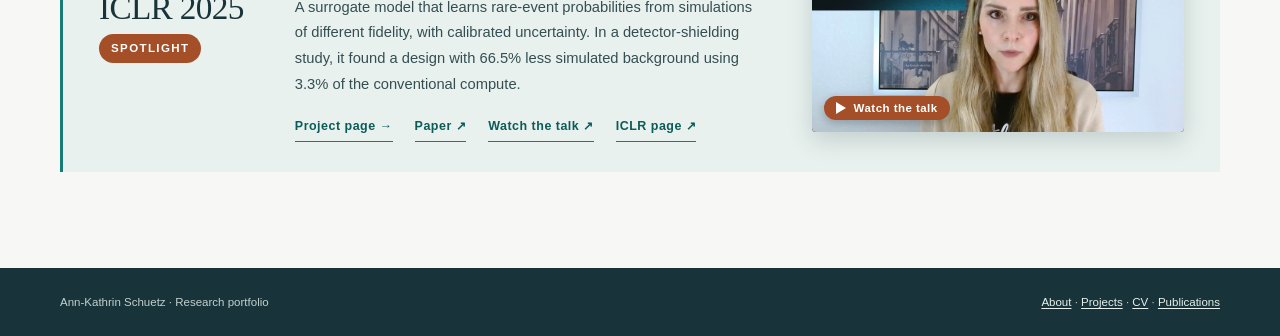
==== commit 18a4e6b7: "Update cleanroom photo on home page Co-Authored-By: Claude Opus 5.5 <noreply@anthropic.com> Claude-S" ====
--- a/index.html
+++ b/index.html
@@ -31,7 +31,7 @@
         <p class="home-links"><a href="about/">About me</a><a href="cv/">CV</a><a href="publications/">Publications</a></p>
       </div>
       <figure class="home-hero-photo home-hero-portrait home-hero-cleanroom">
-        <img src="about/assets/cleanroom.jpg?v=2" width="880" height="1100" fetchpriority="high" alt="Ann-Kathrin Schuetz in a white cleanroom suit, goggles and mask, standing in a cleanroom next to lab equipment.">
+        <img src="about/assets/cleanroom.jpg?v=3" width="880" height="1100" fetchpriority="high" alt="Ann-Kathrin Schuetz in a white cleanroom suit, goggles and mask, standing in a cleanroom next to lab equipment.">
       </figure>
     </section>
 
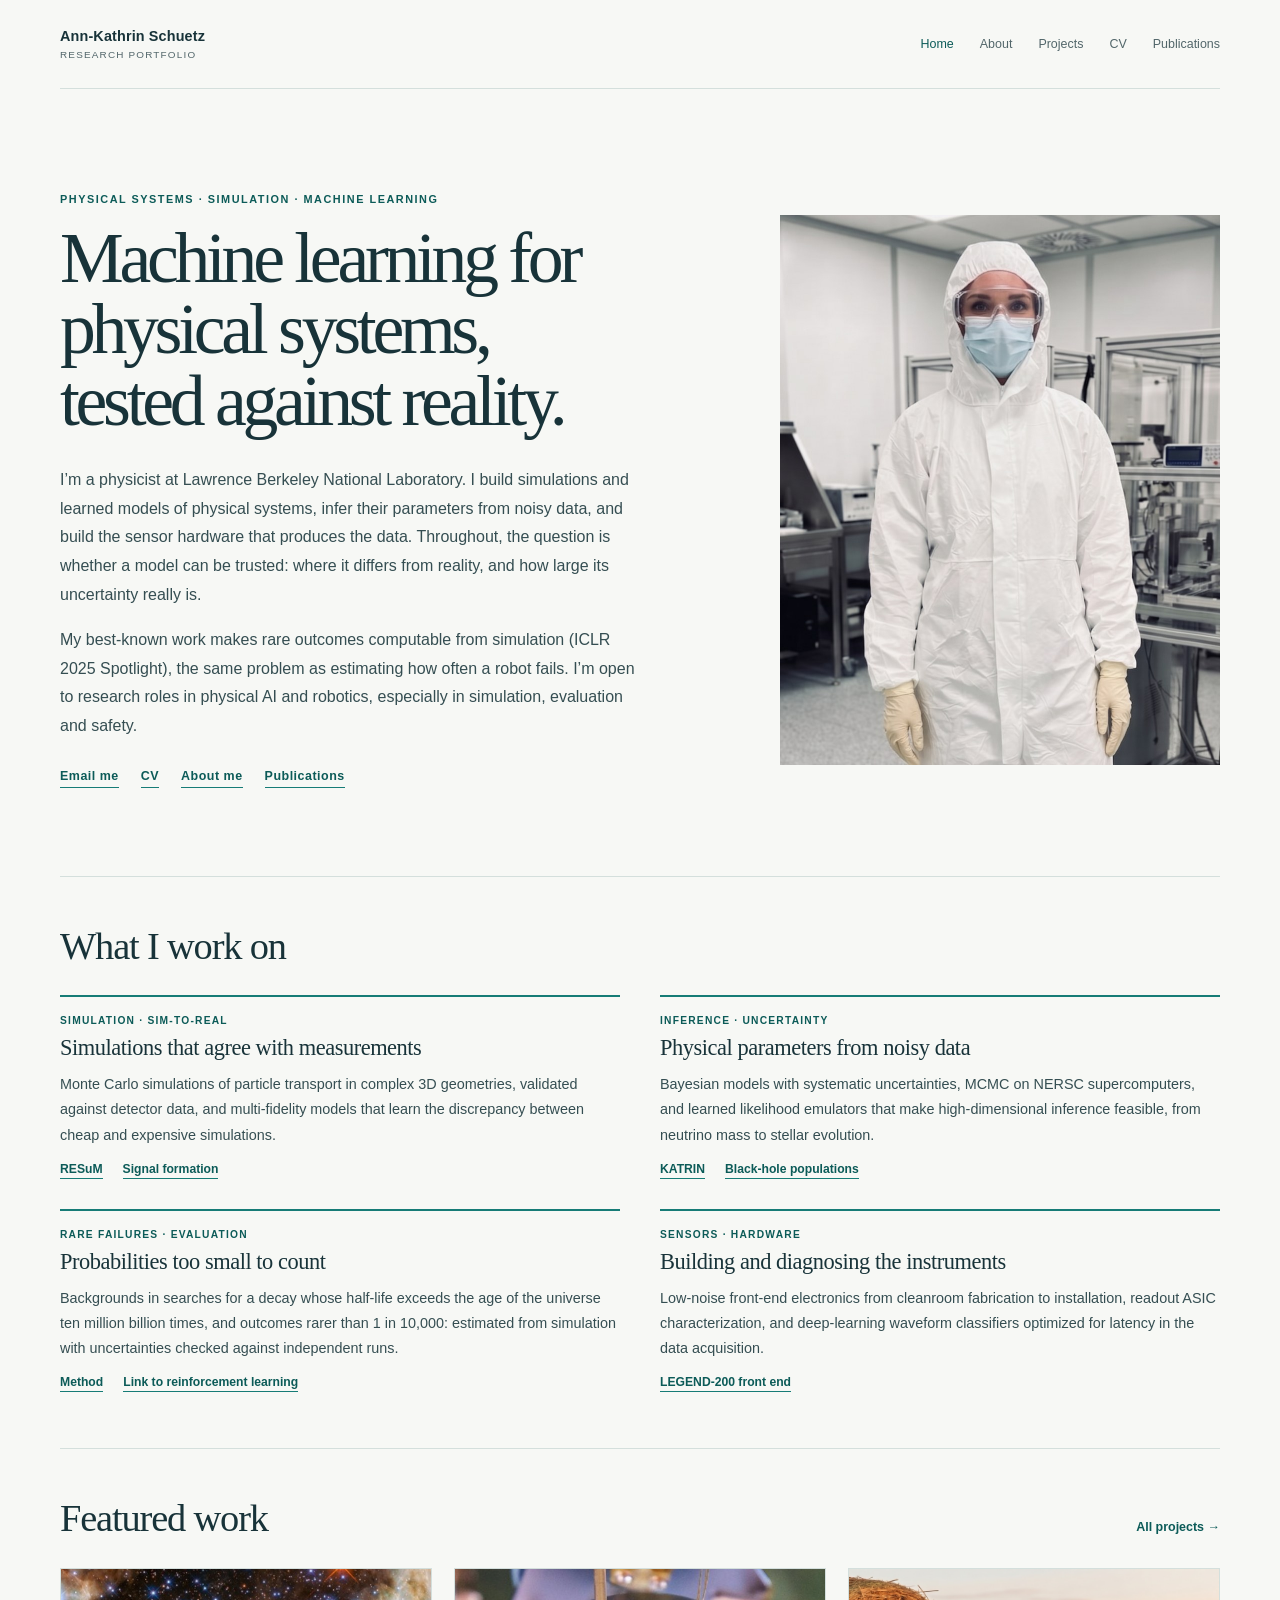
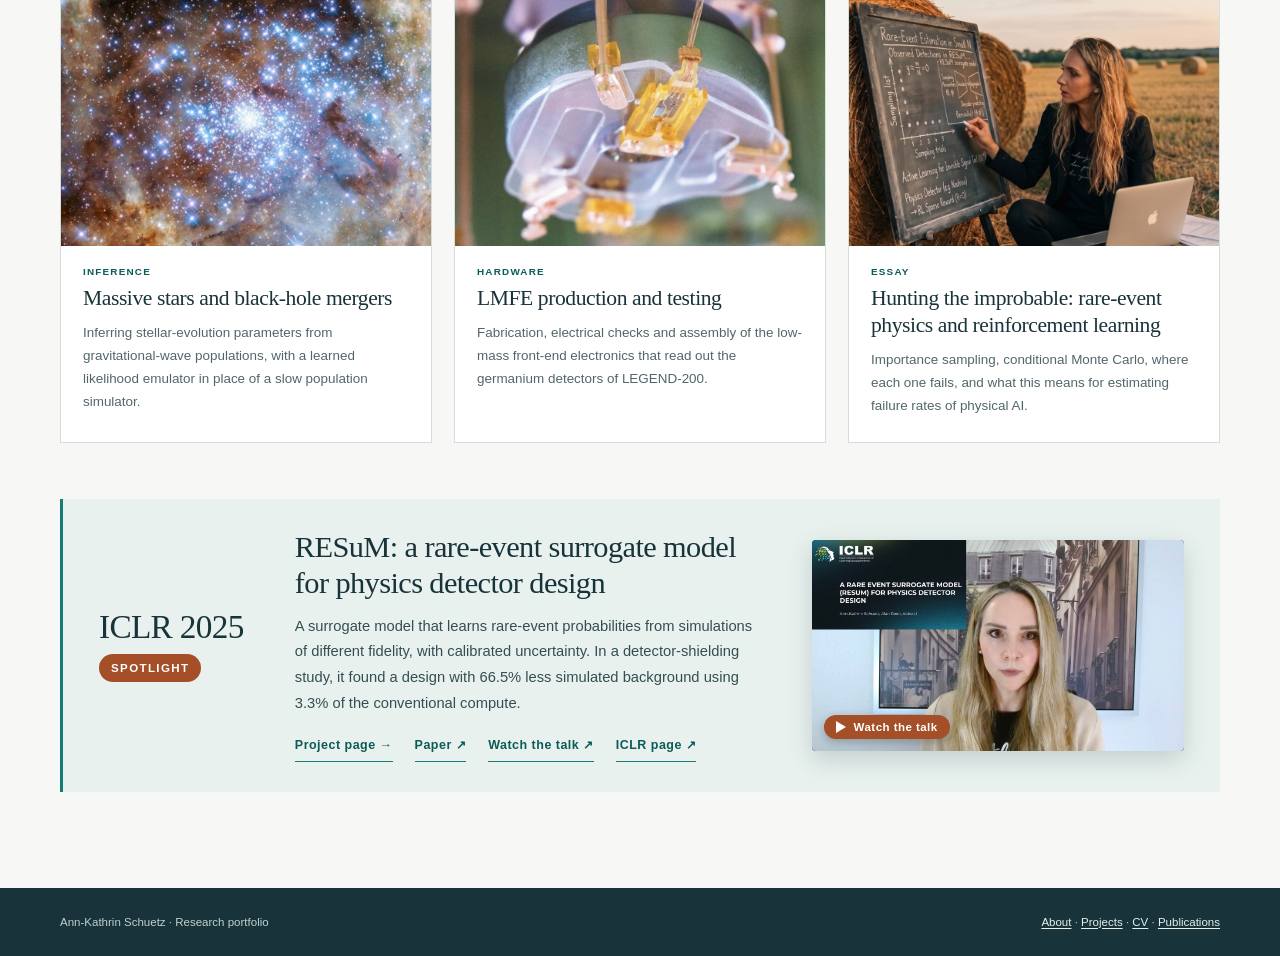
==== commit ec509a58: "Rework Home and About for physical-AI readers - Home: broader hero (ML for physical systems, tested " ====
--- a/index.html
+++ b/index.html
@@ -3,10 +3,10 @@
 <head>
   <meta charset="utf-8">
   <meta name="viewport" content="width=device-width, initial-scale=1">
-  <meta name="description" content="Ann-Kathrin Schuetz, physicist at Lawrence Berkeley National Laboratory, working on rare-event probabilities in physics simulations: statistical and machine-learning methods, detector hardware, and the link to physical AI.">
+  <meta name="description" content="Ann-Kathrin Schuetz, physicist at Lawrence Berkeley National Laboratory: machine learning for physical systems, simulation, Bayesian inference, rare-failure estimation and sensor hardware, with a focus on physical AI and robotics.">
   <title>Ann-Kathrin Schuetz | Research portfolio</title>
   <link rel="stylesheet" href="style.css?v=20261026">
-  <link rel="stylesheet" href="home.css?v=20261029d">
+  <link rel="stylesheet" href="home.css?v=20261031">
 </head>
 <body>
   <a class="skip-link" href="#main">Skip to content</a>
@@ -24,15 +24,45 @@
   <main id="main" class="wrap">
     <section class="home-hero" aria-labelledby="hero-title">
       <div class="home-hero-copy">
-        <p class="eyebrow">Rare events · Simulation · Machine learning</p>
-        <h1 id="hero-title">Estimating what almost never happens.</h1>
-        <p class="home-lede">I’m a physicist at Lawrence Berkeley National Laboratory. I work on <a href="projects/rare-events/">rare events</a>: outcomes so unlikely that a simulation produces only a handful of them, from background signals in searches for neutrinoless double-beta decay, a process whose half-life exceeds the age of the universe ten million billion times over, to the stellar histories behind black-hole mergers.</p>
-        <p class="home-lede">I develop statistical and machine-learning methods that estimate these probabilities with far less computation, and I have built detector electronics for the experiments that search for them. The same question, how often a rare failure happens, is central to physical AI, which I also write about.</p>
-        <p class="home-links"><a href="about/">About me</a><a href="cv/">CV</a><a href="publications/">Publications</a></p>
+        <p class="eyebrow">Physical systems · Simulation · Machine learning</p>
+        <h1 id="hero-title">Machine learning for physical systems, tested against reality.</h1>
+        <p class="home-lede">I’m a physicist at Lawrence Berkeley National Laboratory. I build simulations and learned models of physical systems, infer their parameters from noisy data, and build the sensor hardware that produces the data. Throughout, the question is whether a model can be trusted: where it differs from reality, and how large its uncertainty really is.</p>
+        <p class="home-lede">My best-known work makes rare outcomes computable from simulation (ICLR 2025 Spotlight), the same problem as estimating how often a robot fails. I’m open to research roles in physical AI and robotics, especially in simulation, evaluation and safety.</p>
+        <p class="home-links"><a href="mailto:annkaschue@gmail.com">Email me</a><a href="cv/">CV</a><a href="about/">About me</a><a href="publications/">Publications</a></p>
       </div>
       <figure class="home-hero-photo home-hero-portrait home-hero-cleanroom">
         <img src="about/assets/cleanroom.jpg?v=3" width="880" height="1100" fetchpriority="high" alt="Ann-Kathrin Schuetz in a white cleanroom suit, goggles and mask, standing in a cleanroom next to lab equipment.">
       </figure>
+    </section>
+
+    <section class="home-threads" aria-labelledby="threads-title">
+      <div class="home-section-head"><h2 id="threads-title">What I work on</h2></div>
+      <div class="threads-grid">
+        <article class="thread">
+          <p class="thread-label">Simulation · sim-to-real</p>
+          <h3>Simulations that agree with measurements</h3>
+          <p>Monte Carlo simulations of particle transport in complex 3D geometries, validated against detector data, and multi-fidelity models that learn the discrepancy between cheap and expensive simulations.</p>
+          <p class="thread-links"><a href="projects/resum/">RESuM</a><a href="projects/lmfe-production/">Signal formation</a></p>
+        </article>
+        <article class="thread">
+          <p class="thread-label">Inference · uncertainty</p>
+          <h3>Physical parameters from noisy data</h3>
+          <p>Bayesian models with systematic uncertainties, MCMC on NERSC supercomputers, and learned likelihood emulators that make high-dimensional inference feasible, from neutrino mass to stellar evolution.</p>
+          <p class="thread-links"><a href="projects/katrin/">KATRIN</a><a href="projects/black-hole-binaries/">Black-hole populations</a></p>
+        </article>
+        <article class="thread">
+          <p class="thread-label">Rare failures · evaluation</p>
+          <h3>Probabilities too small to count</h3>
+          <p>Backgrounds in searches for a decay whose half-life exceeds the age of the universe ten million billion times, and outcomes rarer than 1 in 10,000: estimated from simulation with uncertainties checked against independent runs.</p>
+          <p class="thread-links"><a href="projects/rare-events/">Method</a><a href="projects/rare-events-rl/">Link to reinforcement learning</a></p>
+        </article>
+        <article class="thread">
+          <p class="thread-label">Sensors · hardware</p>
+          <h3>Building and diagnosing the instruments</h3>
+          <p>Low-noise front-end electronics from cleanroom fabrication to installation, readout ASIC characterization, and deep-learning waveform classifiers optimized for latency in the data acquisition.</p>
+          <p class="thread-links"><a href="projects/lmfe-production/">LEGEND-200 front end</a></p>
+        </article>
+      </div>
     </section>
 
     <section class="home-featured" aria-labelledby="featured-title">
@@ -43,9 +73,9 @@
       <div class="featured-grid">
         <a class="featured-card" href="projects/black-hole-binaries/">
           <span class="featured-media"><img src="projects/assets/thumb-black-hole-binaries.jpg" width="480" height="480" loading="lazy" alt=""></span>
-          <span class="featured-kind">Application</span>
+          <span class="featured-kind">Inference</span>
           <h3>Massive stars and black-hole mergers</h3>
-          <p>Population models of the stars behind gravitational-wave events, where the outcomes of interest are rarer than 1 in 10,000.</p>
+          <p>Inferring stellar-evolution parameters from gravitational-wave populations, with a learned likelihood emulator in place of a slow population simulator.</p>
         </a>
         <a class="featured-card" href="projects/lmfe-production/">
           <span class="featured-media"><img src="projects/assets/thumb-lmfe.jpg" width="960" height="960" loading="lazy" alt=""></span>
@@ -56,7 +86,7 @@
         <a class="featured-card" href="projects/rare-events-rl/">
           <span class="featured-media"><img src="projects/assets/thumb-rare-events-rl.jpg" width="960" height="960" loading="lazy" alt=""></span>
           <span class="featured-kind">Essay</span>
-          <h3>Rare-event physics and reinforcement learning</h3>
+          <h3>Hunting the improbable: rare-event physics and reinforcement learning</h3>
           <p>Importance sampling, conditional Monte Carlo, where each one fails, and what this means for estimating failure rates of physical AI.</p>
         </a>
       </div>
--- a/home.css
+++ b/home.css
@@ -71,3 +71,15 @@
 .home-lede a { color: var(--accent-dark); text-decoration-color: var(--accent); }
 
 .home-hero-cleanroom img { object-position: 50% 30%; }
+
+/* "What I work on" threads */
+.home-threads { padding: 48px 0 56px; border-top: 1px solid var(--line); }
+.threads-grid { display: grid; grid-template-columns: repeat(2, minmax(0, 1fr)); gap: 30px 40px; }
+.thread { display: flex; flex-direction: column; padding-top: 18px; border-top: 2px solid var(--accent); }
+.thread-label { margin: 0 0 8px; color: var(--accent-dark); font-size: .64rem; font-weight: 650; letter-spacing: .12em; text-transform: uppercase; }
+.thread h3 { margin: 0 0 10px; font: 400 1.4rem/1.25 var(--serif); letter-spacing: -.02em; }
+.thread > p:not(.thread-label):not(.thread-links) { margin: 0 0 14px; color: #354e52; font-size: .9rem; line-height: 1.75; }
+.thread-links { display: flex; flex-wrap: wrap; gap: 8px 20px; margin: auto 0 0; }
+.thread-links a { color: var(--accent-dark); font-size: .76rem; font-weight: 650; text-decoration: none; border-bottom: 1px solid var(--accent); padding-bottom: 2px; }
+.thread-links a:hover { color: var(--ink); border-color: var(--ink); }
+@media (max-width: 760px) { .threads-grid { grid-template-columns: 1fr; gap: 26px; } }
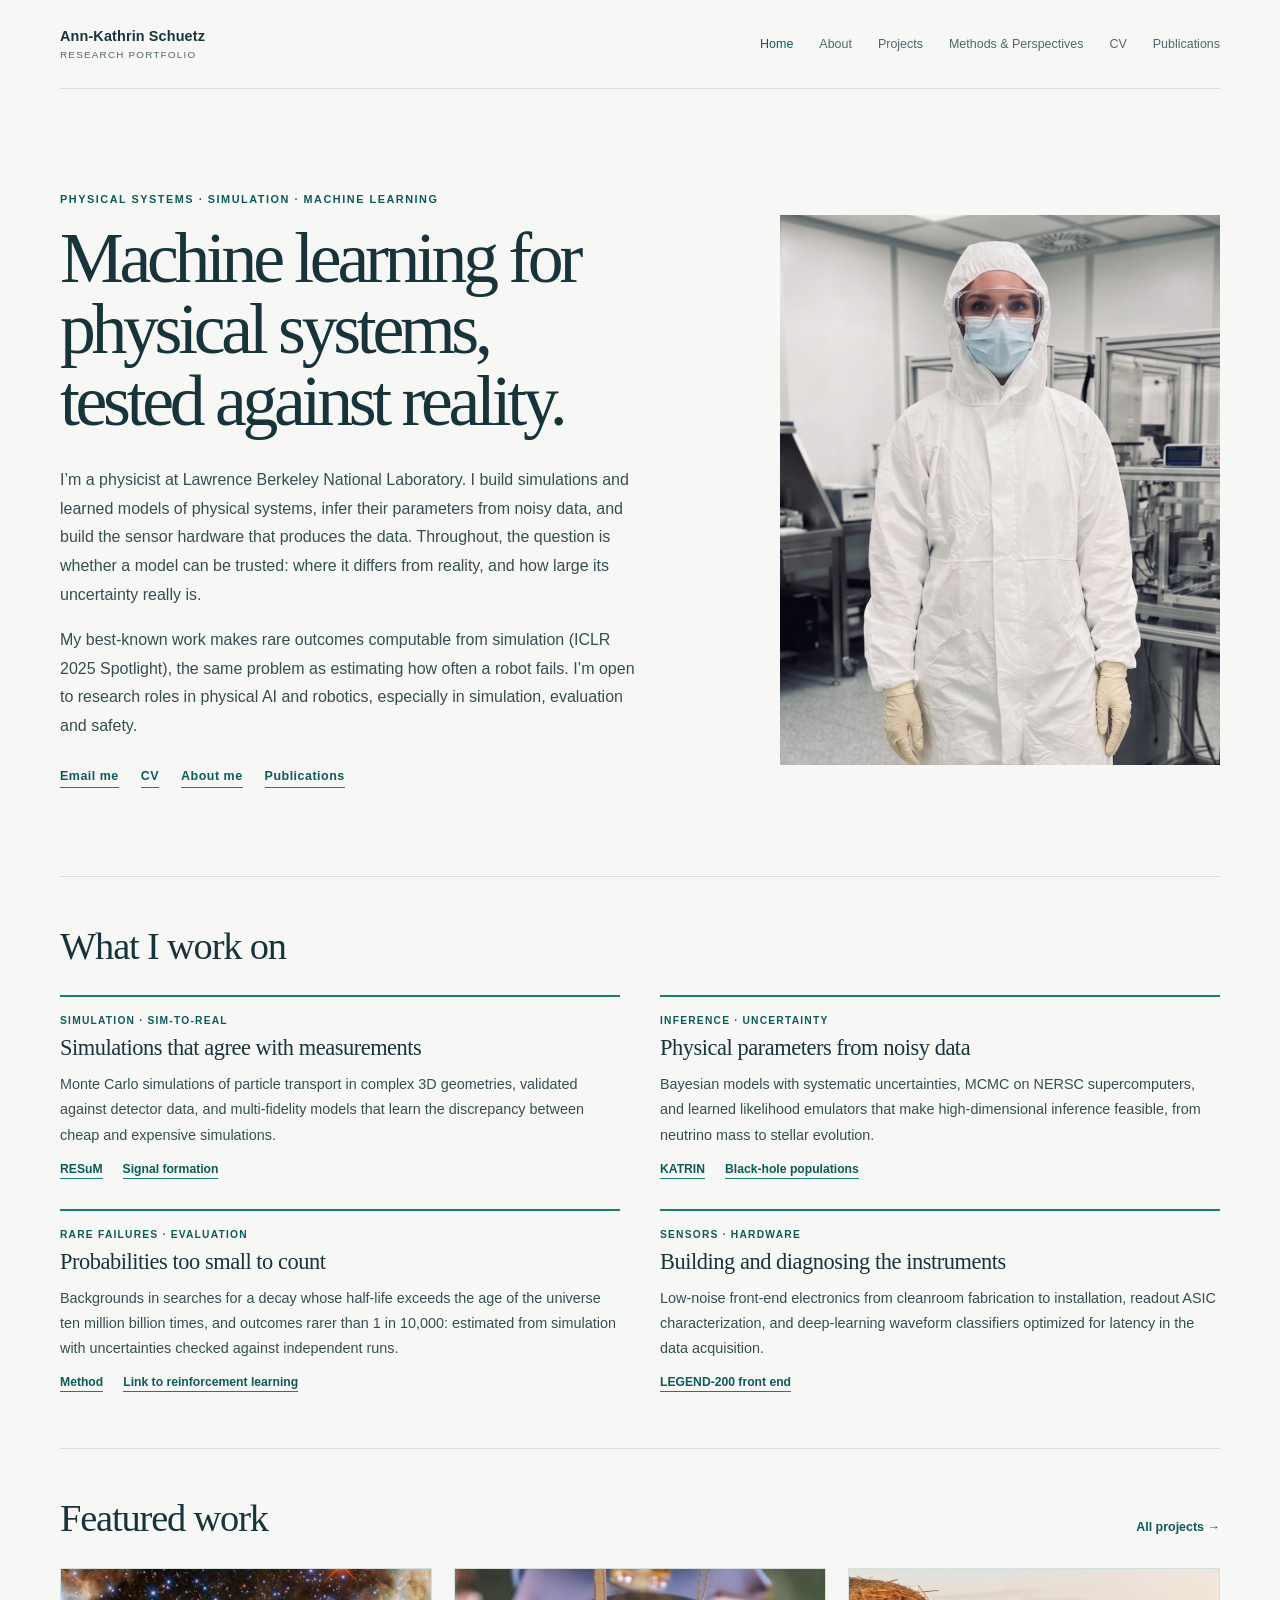
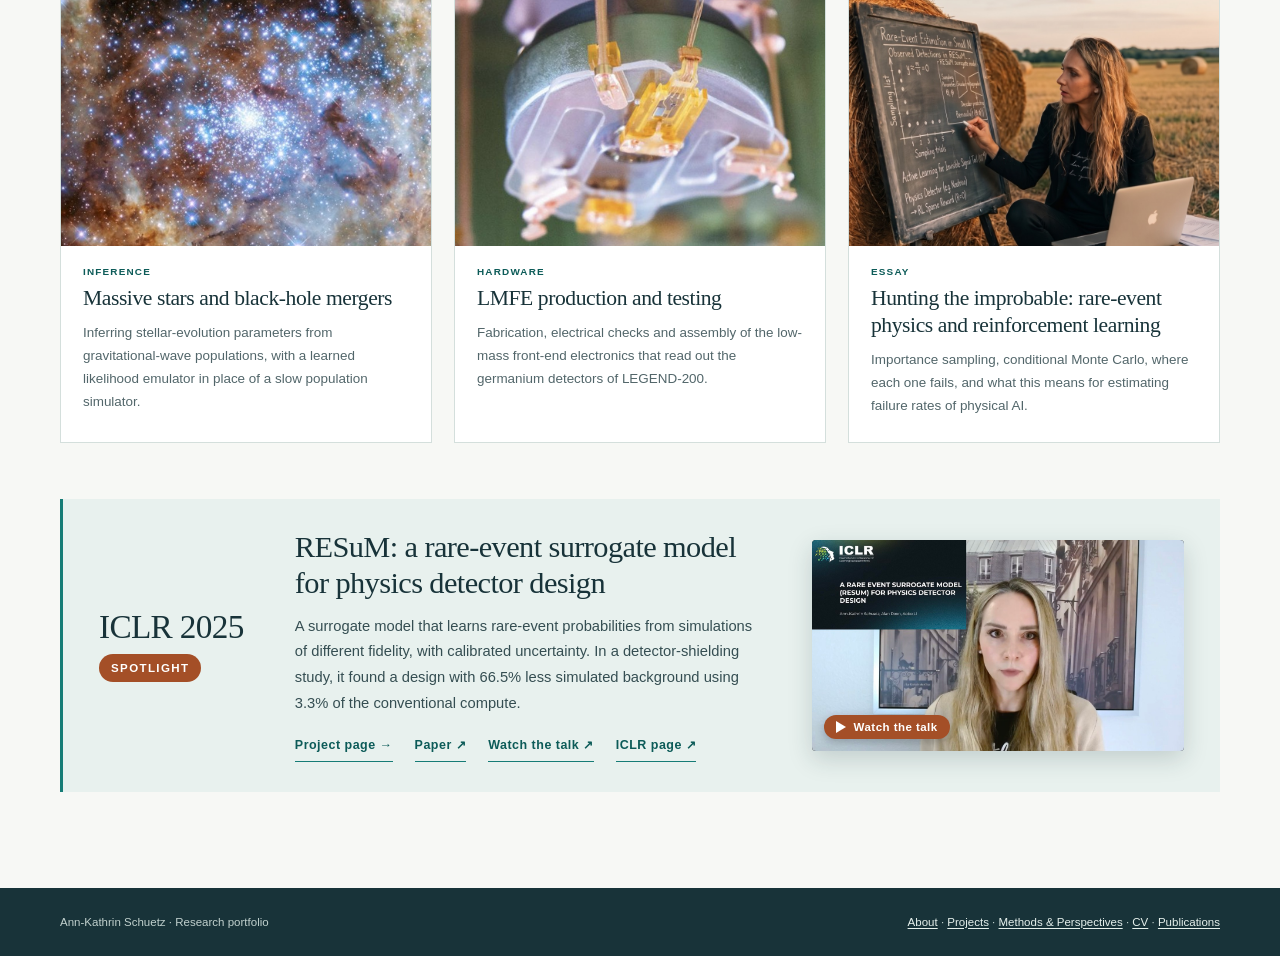
==== commit 6486cd92: "Add Methods & Perspectives section; Projects shows only projects - New methods/ page: Foundations (r" ====
--- a/index.html
+++ b/index.html
@@ -16,6 +16,7 @@
       <a href="./" aria-current="page">Home</a>
       <a href="about/">About</a>
       <a href="projects/">Projects</a>
+      <a href="methods/">Methods &amp; Perspectives</a>
       <a href="cv/">CV</a>
       <a href="publications/">Publications</a>
     </nav>
@@ -112,7 +113,7 @@
   </main>
 
   <footer class="site-footer">
-    <div class="footer-inner"><p>Ann-Kathrin Schuetz · Research portfolio</p><p><a href="about/">About</a> · <a href="projects/">Projects</a> · <a href="cv/">CV</a> · <a href="publications/">Publications</a></p></div>
+    <div class="footer-inner"><p>Ann-Kathrin Schuetz · Research portfolio</p><p><a href="about/">About</a> · <a href="projects/">Projects</a> · <a href="methods/">Methods &amp; Perspectives</a> · <a href="cv/">CV</a> · <a href="publications/">Publications</a></p></div>
   </footer>
 </body>
 </html>
